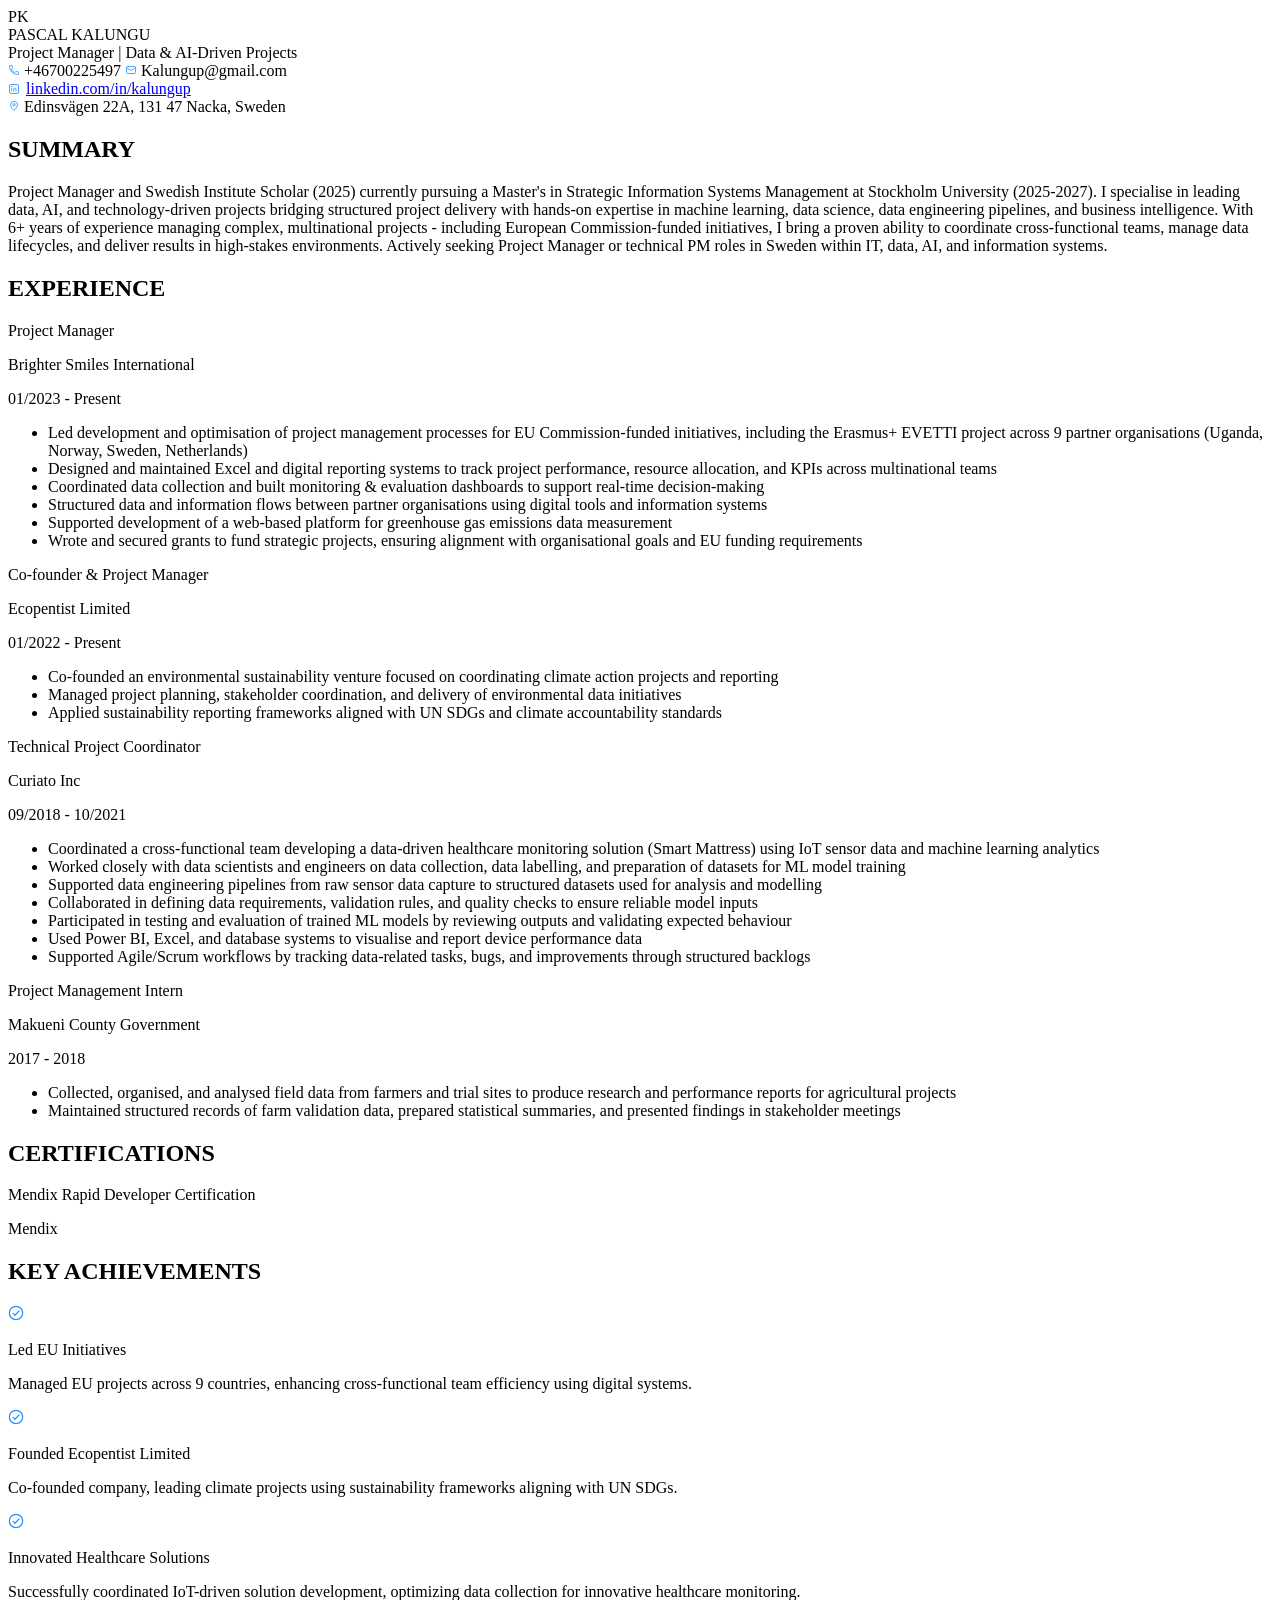
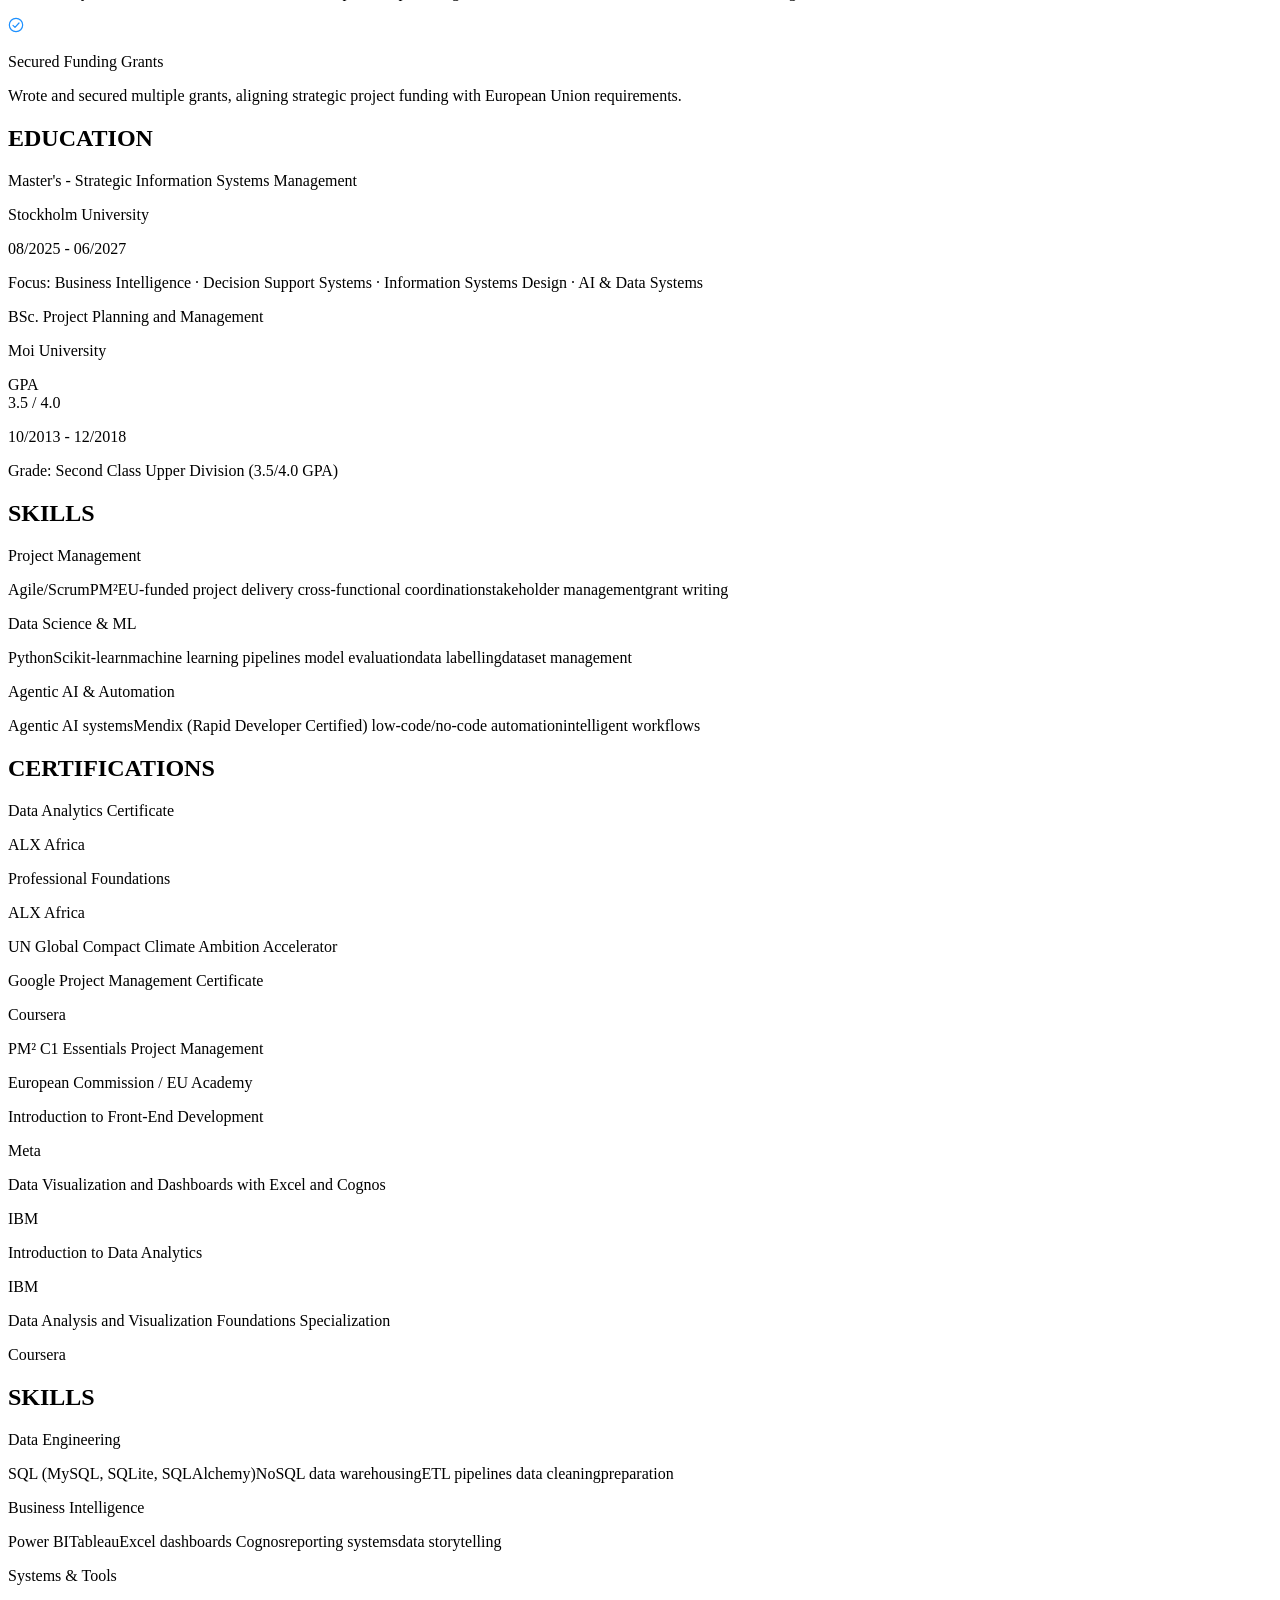
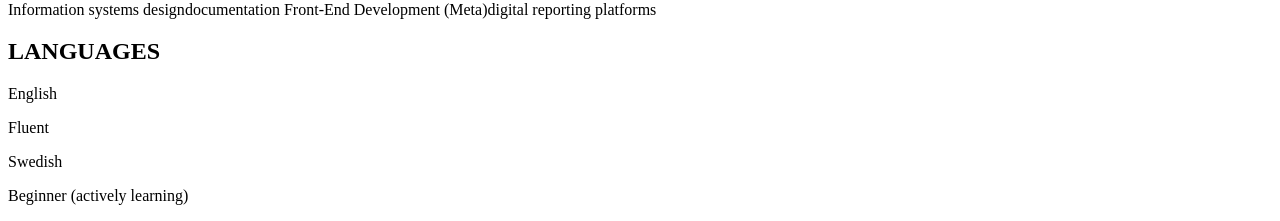
==== resume.html @ 15ca4fd7 "resume" ====
<!DOCTYPE html>
<html lang="en">
<head>
<meta charset="UTF-8">
<meta name="viewport" content="width=device-width, initial-scale=1.0">
<title>Pascal Kalungu — Resume</title>
<link rel="stylesheet" href="resume.css">
</head>
<body>

<!-- ============ PAGE 1 ============ -->
<div class="page" id="page1">

  <div class="header">
    <div class="monogram">PK</div>
    <div class="name">PASCAL KALUNGU</div>
    <div class="tagline">Project Manager | Data &amp; AI-Driven Projects</div>

    <div class="contact-row">
      <span class="contact-item">
        <svg width="12" height="12" viewBox="0 0 24 24" fill="none"><path d="M6.6 10.8c1.4 2.8 3.8 5.1 6.6 6.6l2.2-2.2c.3-.3.7-.4 1-.2 1.1.4 2.3.6 3.6.6.6 0 1 .4 1 1V20c0 .6-.4 1-1 1C10.6 21 3 13.4 3 4c0-.6.4-1 1-1h3.5c.6 0 1 .4 1 1 0 1.2.2 2.4.6 3.6.1.4 0 .8-.3 1.1L6.6 10.8z" stroke="#1d90ff" stroke-width="1.6"/></svg>
        +46700225497
      </span>
      <span class="contact-item">
        <svg width="12" height="12" viewBox="0 0 24 24" fill="none"><rect x="3" y="5" width="18" height="14" rx="2" stroke="#1d90ff" stroke-width="1.6"/><path d="M3 7l9 6 9-6" stroke="#1d90ff" stroke-width="1.6"/></svg>
        Kalungup@gmail.com
      </span>
      <span class="contact-item">
        <a href="https://linkedin.com/in/kalungup" target="_blank" rel="noopener" style="display:flex;align-items:center;gap:6px;">
          <svg width="12" height="12" viewBox="0 0 24 24" fill="none"><rect x="3" y="3" width="18" height="18" rx="3" stroke="#1d90ff" stroke-width="1.6"/><line x1="7.5" y1="10" x2="7.5" y2="17" stroke="#1d90ff" stroke-width="1.6"/><circle cx="7.5" cy="6.8" r="1.1" fill="#1d90ff"/><path d="M11.5 17v-4.5c0-1.4 1-2.3 2.3-2.3 1.3 0 2.2 1 2.2 2.4V17" stroke="#1d90ff" stroke-width="1.6"/></svg>
          linkedin.com/in/kalungup
        </a>
      </span>
      <span class="contact-item">
        <svg width="12" height="12" viewBox="0 0 24 24" fill="none"><path d="M12 21s7-6.1 7-11.3A7 7 0 0 0 5 9.7C5 14.9 12 21 12 21z" stroke="#1d90ff" stroke-width="1.6"/><circle cx="12" cy="9.5" r="2.3" stroke="#1d90ff" stroke-width="1.6"/></svg>
        Edinsvägen 22A, 131 47 Nacka, Sweden
      </span>
    </div>
  </div>

  <div class="columns">
    <!-- LEFT COLUMN -->
    <div class="col-left">

      <section>
        <h2 class="section-title">SUMMARY</h2>
        <p class="body-text">Project Manager and Swedish Institute Scholar (2025) currently pursuing a Master's in Strategic Information Systems Management at Stockholm University (2025-2027). I specialise in leading data, AI, and technology-driven projects bridging structured project delivery with hands-on expertise in machine learning, data science, data engineering pipelines, and business intelligence. With 6+ years of experience managing complex, multinational projects - including European Commission-funded initiatives, I bring a proven ability to coordinate cross-functional teams, manage data lifecycles, and deliver results in high-stakes environments. Actively seeking Project Manager or technical PM roles in Sweden within IT, data, AI, and information systems.</p>
      </section>

      <section>
        <h2 class="section-title">EXPERIENCE</h2>

        <div class="job">
          <p class="job-title">Project Manager</p>
          <p class="job-company">Brighter Smiles International</p>
          <p class="job-dates">01/2023 - Present</p>
          <ul class="bullets">
            <li>Led development and optimisation of project management processes for EU Commission-funded initiatives, including the Erasmus+ EVETTI project across 9 partner organisations (Uganda, Norway, Sweden, Netherlands)</li>
            <li>Designed and maintained Excel and digital reporting systems to track project performance, resource allocation, and KPIs across multinational teams</li>
            <li>Coordinated data collection and built monitoring &amp; evaluation dashboards to support real-time decision-making</li>
            <li>Structured data and information flows between partner organisations using digital tools and information systems</li>
            <li>Supported development of a web-based platform for greenhouse gas emissions data measurement</li>
            <li>Wrote and secured grants to fund strategic projects, ensuring alignment with organisational goals and EU funding requirements</li>
          </ul>
        </div>

        <div class="job">
          <p class="job-title">Co-founder &amp; Project Manager</p>
          <p class="job-company">Ecopentist Limited</p>
          <p class="job-dates">01/2022 - Present</p>
          <ul class="bullets">
            <li>Co-founded an environmental sustainability venture focused on coordinating climate action projects and reporting</li>
            <li>Managed project planning, stakeholder coordination, and delivery of environmental data initiatives</li>
            <li>Applied sustainability reporting frameworks aligned with UN SDGs and climate accountability standards</li>
          </ul>
        </div>

        <div class="job">
          <p class="job-title">Technical Project Coordinator</p>
          <p class="job-company">Curiato Inc</p>
          <p class="job-dates">09/2018 - 10/2021</p>
          <ul class="bullets">
            <li>Coordinated a cross-functional team developing a data-driven healthcare monitoring solution (Smart Mattress) using IoT sensor data and machine learning analytics</li>
            <li>Worked closely with data scientists and engineers on data collection, data labelling, and preparation of datasets for ML model training</li>
            <li>Supported data engineering pipelines from raw sensor data capture to structured datasets used for analysis and modelling</li>
            <li>Collaborated in defining data requirements, validation rules, and quality checks to ensure reliable model inputs</li>
            <li>Participated in testing and evaluation of trained ML models by reviewing outputs and validating expected behaviour</li>
            <li>Used Power BI, Excel, and database systems to visualise and report device performance data</li>
            <li>Supported Agile/Scrum workflows by tracking data-related tasks, bugs, and improvements through structured backlogs</li>
          </ul>
        </div>

        <div class="job">
          <p class="job-title">Project Management Intern</p>
          <p class="job-company">Makueni County Government</p>
          <p class="job-dates">2017 - 2018</p>
          <ul class="bullets">
            <li>Collected, organised, and analysed field data from farmers and trial sites to produce research and performance reports for agricultural projects</li>
            <li>Maintained structured records of farm validation data, prepared statistical summaries, and presented findings in stakeholder meetings</li>
          </ul>
        </div>
      </section>

      <section>
        <h2 class="section-title">CERTIFICATIONS</h2>
        <div class="cert-item">
          <p class="cert-name">Mendix Rapid Developer Certification</p>
          <p class="cert-issuer">Mendix</p>
        </div>
      </section>

    </div>

    <!-- RIGHT COLUMN -->
    <div class="col-right">

      <section>
        <h2 class="section-title">KEY ACHIEVEMENTS</h2>

        <div class="achievement">
          <span class="icon">
            <svg width="16" height="16" viewBox="0 0 24 24" fill="none"><circle cx="12" cy="12" r="10" stroke="#1d90ff" stroke-width="1.8"/><path d="M7.5 12.5l3 3 6-6.5" stroke="#1d90ff" stroke-width="1.8" stroke-linecap="round" stroke-linejoin="round"/></svg>
          </span>
          <div>
            <p class="achievement-title">Led EU Initiatives</p>
            <p class="achievement-desc">Managed EU projects across 9 countries, enhancing cross-functional team efficiency using digital systems.</p>
          </div>
        </div>

        <div class="achievement">
          <span class="icon">
            <svg width="16" height="16" viewBox="0 0 24 24" fill="none"><circle cx="12" cy="12" r="10" stroke="#1d90ff" stroke-width="1.8"/><path d="M7.5 12.5l3 3 6-6.5" stroke="#1d90ff" stroke-width="1.8" stroke-linecap="round" stroke-linejoin="round"/></svg>
          </span>
          <div>
            <p class="achievement-title">Founded Ecopentist Limited</p>
            <p class="achievement-desc">Co-founded company, leading climate projects using sustainability frameworks aligning with UN SDGs.</p>
          </div>
        </div>

        <div class="achievement">
          <span class="icon">
            <svg width="16" height="16" viewBox="0 0 24 24" fill="none"><circle cx="12" cy="12" r="10" stroke="#1d90ff" stroke-width="1.8"/><path d="M7.5 12.5l3 3 6-6.5" stroke="#1d90ff" stroke-width="1.8" stroke-linecap="round" stroke-linejoin="round"/></svg>
          </span>
          <div>
            <p class="achievement-title">Innovated Healthcare Solutions</p>
            <p class="achievement-desc">Successfully coordinated IoT-driven solution development, optimizing data collection for innovative healthcare monitoring.</p>
          </div>
        </div>

        <div class="achievement">
          <span class="icon">
            <svg width="16" height="16" viewBox="0 0 24 24" fill="none"><circle cx="12" cy="12" r="10" stroke="#1d90ff" stroke-width="1.8"/><path d="M7.5 12.5l3 3 6-6.5" stroke="#1d90ff" stroke-width="1.8" stroke-linecap="round" stroke-linejoin="round"/></svg>
          </span>
          <div>
            <p class="achievement-title">Secured Funding Grants</p>
            <p class="achievement-desc">Wrote and secured multiple grants, aligning strategic project funding with European Union requirements.</p>
          </div>
        </div>
      </section>

      <section>
        <h2 class="section-title">EDUCATION</h2>

        <p class="edu-degree">Master's - Strategic Information Systems Management</p>
        <p class="edu-school">Stockholm University</p>
        <p class="edu-dates">08/2025 - 06/2027</p>
        <p class="body-text">Focus: Business Intelligence · Decision Support Systems · Information Systems Design · AI &amp; Data Systems</p>

        <div style="margin-top:16px;">
          <p class="edu-degree">BSc. Project Planning and Management</p>
          <div class="edu-row">
            <p class="edu-school">Moi University</p>
            <div class="gpa-badge">GPA<br><span class="num">3.5</span> / 4.0</div>
          </div>
          <p class="edu-dates">10/2013 - 12/2018</p>
          <p class="body-text">Grade: Second Class Upper Division (3.5/4.0 GPA)</p>
        </div>
      </section>

      <section>
        <h2 class="section-title">SKILLS</h2>

        <p class="skill-category">Project Management</p>
        <div class="skill-tags">
          <span>Agile/Scrum</span><span>PM²</span><span>EU-funded project delivery</span>
          <span>cross-functional coordination</span><span>stakeholder management</span><span>grant writing</span>
        </div>

        <p class="skill-category">Data Science &amp; ML</p>
        <div class="skill-tags">
          <span>Python</span><span>Scikit-learn</span><span>machine learning pipelines</span>
          <span>model evaluation</span><span>data labelling</span><span>dataset management</span>
        </div>

        <p class="skill-category">Agentic AI &amp; Automation</p>
        <div class="skill-tags">
          <span>Agentic AI systems</span><span>Mendix (Rapid Developer Certified)</span>
          <span>low-code/no-code automation</span><span>intelligent workflows</span>
        </div>
      </section>

    </div>
  </div>
</div>

<!-- ============ PAGE 2 ============ -->
<div class="page" id="page2">
  <div class="columns">
    <!-- LEFT COLUMN -->
    <div class="col-left">
      <section>
        <h2 class="section-title">CERTIFICATIONS</h2>

        <div class="cert-item">
          <p class="cert-name">Data Analytics Certificate</p>
          <p class="cert-issuer">ALX Africa</p>
        </div>
        <div class="cert-item">
          <p class="cert-name">Professional Foundations</p>
          <p class="cert-issuer">ALX Africa</p>
        </div>
        <div class="cert-item">
          <p class="cert-name">UN Global Compact Climate Ambition Accelerator</p>
        </div>
        <div class="cert-item">
          <p class="cert-name">Google Project Management Certificate</p>
          <p class="cert-issuer">Coursera</p>
        </div>
        <div class="cert-item">
          <p class="cert-name">PM² C1 Essentials Project Management</p>
          <p class="cert-issuer">European Commission / EU Academy</p>
        </div>
        <div class="cert-item">
          <p class="cert-name">Introduction to Front-End Development</p>
          <p class="cert-issuer">Meta</p>
        </div>
        <div class="cert-item">
          <p class="cert-name">Data Visualization and Dashboards with Excel and Cognos</p>
          <p class="cert-issuer">IBM</p>
        </div>
        <div class="cert-item">
          <p class="cert-name">Introduction to Data Analytics</p>
          <p class="cert-issuer">IBM</p>
        </div>
        <div class="cert-item">
          <p class="cert-name">Data Analysis and Visualization Foundations Specialization</p>
          <p class="cert-issuer">Coursera</p>
        </div>
      </section>
    </div>

    <!-- RIGHT COLUMN -->
    <div class="col-right">
      <section>
        <h2 class="section-title">SKILLS</h2>

        <p class="skill-category">Data Engineering</p>
        <div class="skill-tags">
          <span>SQL (MySQL, SQLite, SQLAlchemy)</span><span>NoSQL</span>
          <span>data warehousing</span><span>ETL pipelines</span>
          <span>data cleaning</span><span>preparation</span>
        </div>

        <p class="skill-category">Business Intelligence</p>
        <div class="skill-tags">
          <span>Power BI</span><span>Tableau</span><span>Excel dashboards</span>
          <span>Cognos</span><span>reporting systems</span><span>data storytelling</span>
        </div>

        <p class="skill-category">Systems &amp; Tools</p>
        <div class="skill-tags">
          <span>Information systems design</span><span>documentation</span>
          <span>Front-End Development (Meta)</span><span>digital reporting platforms</span>
        </div>
      </section>

      <section>
        <h2 class="section-title">LANGUAGES</h2>
        <div class="lang-item">
          <p class="lang-name">English</p>
          <p class="lang-level">Fluent</p>
        </div>
        <div class="lang-item">
          <p class="lang-name">Swedish</p>
          <p class="lang-level">Beginner (actively learning)</p>
        </div>
      </section>
    </div>
  </div>
</div>

</body>
</html>
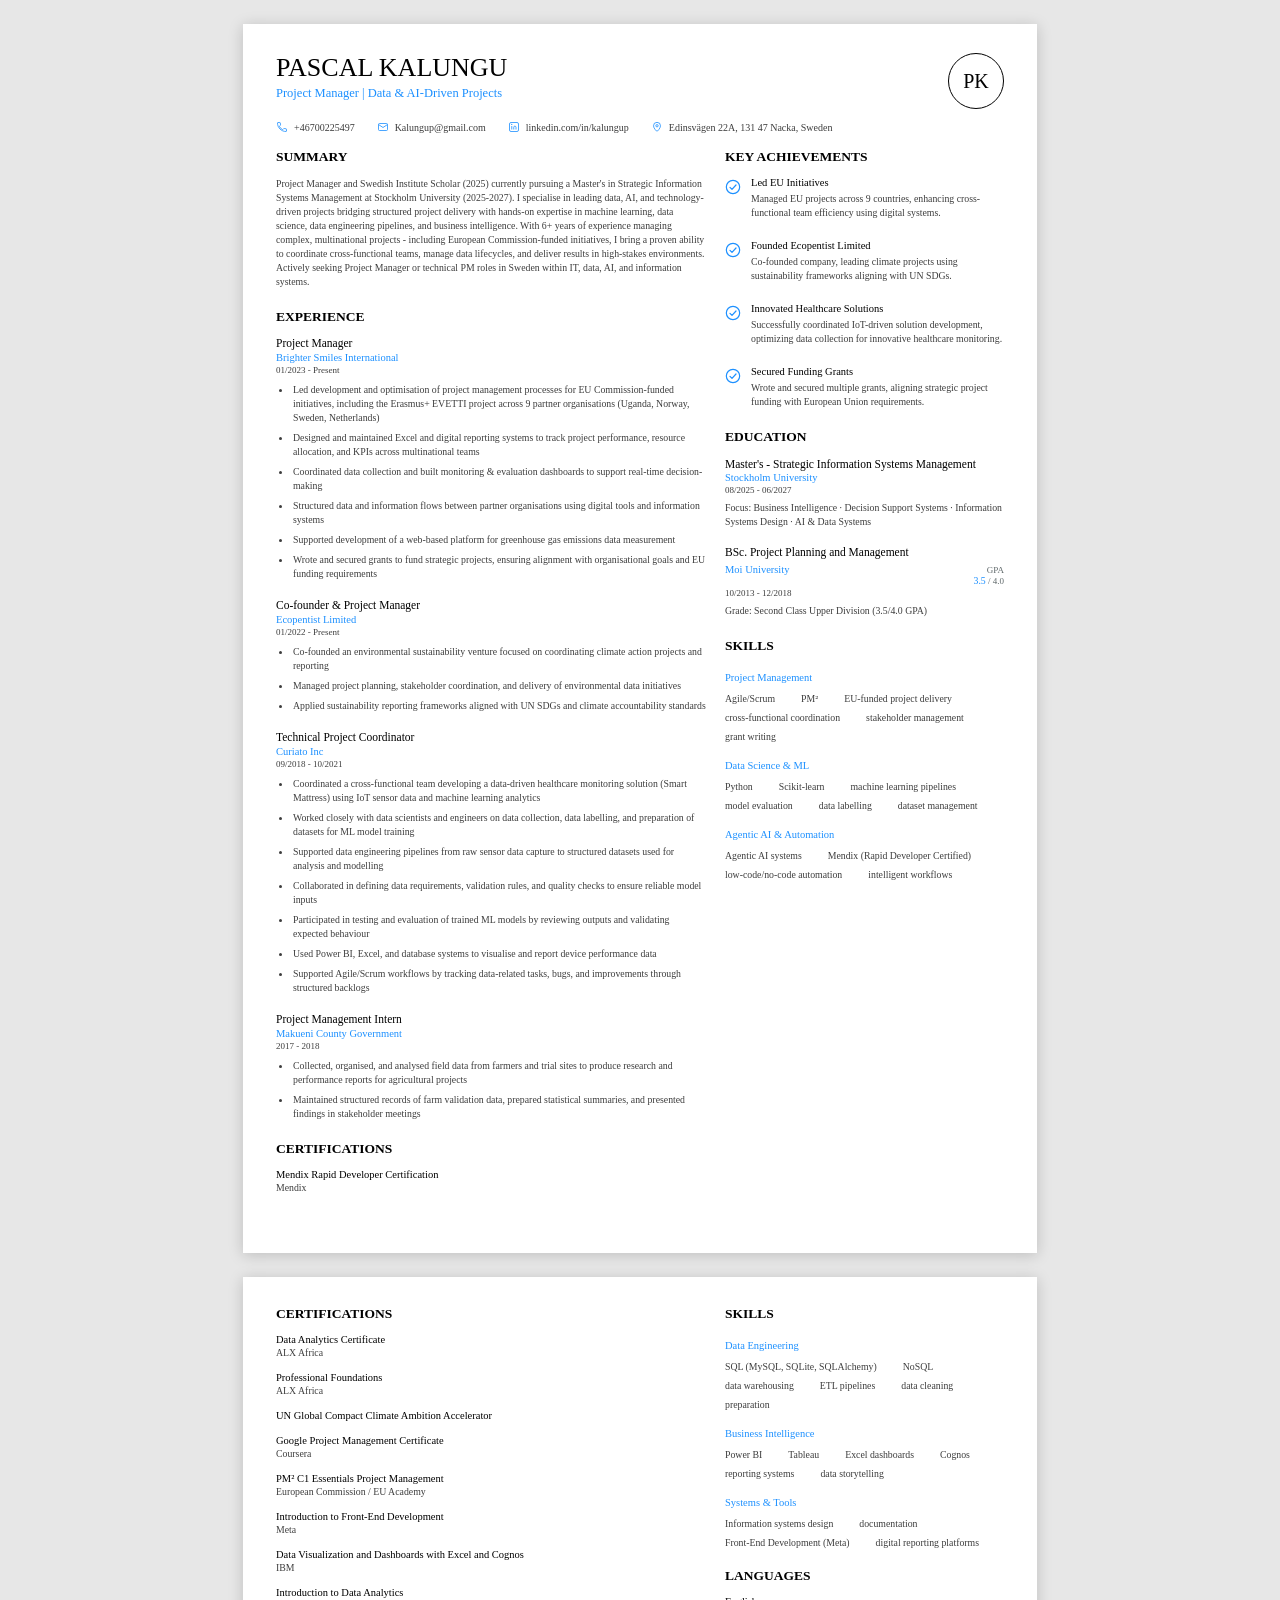
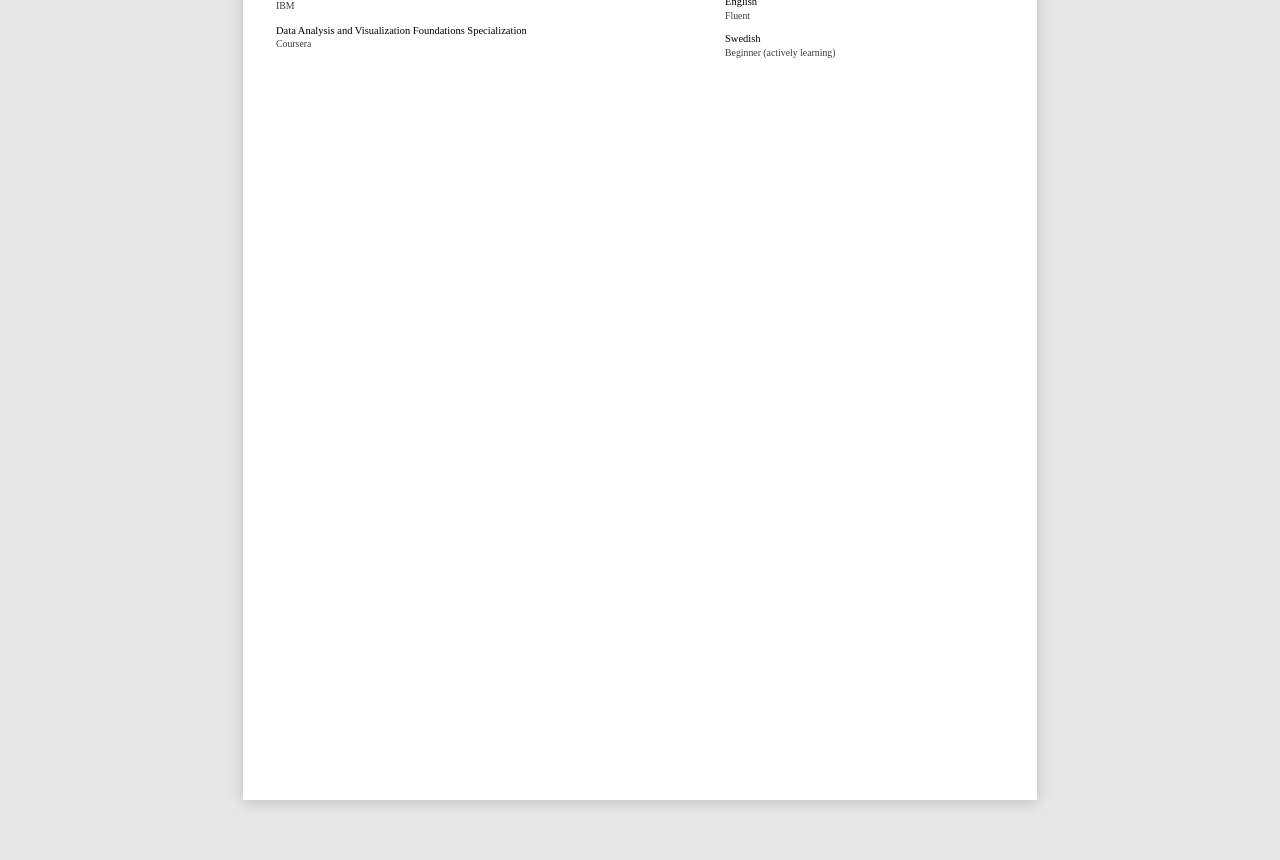
==== commit e7c9fef3: "resume css" ====
--- a/resume.html
+++ b/resume.html
@@ -4,7 +4,7 @@
 <meta charset="UTF-8">
 <meta name="viewport" content="width=device-width, initial-scale=1.0">
 <title>Pascal Kalungu — Resume</title>
-<link rel="stylesheet" href="resume.css">
+<link rel="stylesheet" href="assets/css/resume.css">
 </head>
 <body>
 
--- a/assets/css/resume.css
+++ b/assets/css/resume.css
@@ -0,0 +1,128 @@
+/* Fonts extracted directly from the source PDF (Inter + Rubik, subsetted) */
+@font-face{ font-family:'Inter-Medium'; src:url('fonts/Inter-Medium.ttf') format('truetype'); }
+@font-face{ font-family:'Inter-Regular'; src:url('fonts/Inter-Regular.ttf') format('truetype'); }
+@font-face{ font-family:'Inter-Bold'; src:url('fonts/Inter-Bold.ttf') format('truetype'); }
+@font-face{ font-family:'Rubik-Medium'; src:url('fonts/Rubik-Medium.ttf') format('truetype'); }
+@font-face{ font-family:'Rubik-Bold'; src:url('fonts/Rubik-Bold.ttf') format('truetype'); }
+
+:root{
+  --ink:#000000;
+  --body:#3d3d3d;
+  --body-light:#60696b;
+  --accent:#1d90ff;
+  --page-w:794px;
+  --margin:33px;
+}
+
+*{ box-sizing:border-box; }
+
+body{
+  margin:0;
+  background:#e7e7e7;
+  font-family:'Inter-Regular', sans-serif;
+  display:flex;
+  flex-direction:column;
+  align-items:center;
+  gap:24px;
+  padding:24px 0 60px;
+}
+
+.page{
+  position:relative;
+  width:var(--page-w);
+  min-height:1123px;
+  background:#ffffff;
+  box-shadow:0 2px 14px rgba(0,0,0,0.18);
+  padding:29px var(--margin) 40px;
+}
+
+/* ---------- header (page 1 only) ---------- */
+.header{ position:relative; margin-bottom:16px; }
+.name{ font-family:'Rubik-Medium'; font-size:26px; color:var(--ink); }
+.tagline{ font-family:'Rubik-Medium'; font-size:12.5px; color:var(--accent); margin-top:3px; }
+
+.contact-row{
+  display:flex; flex-wrap:wrap; gap:22px;
+  margin-top:20px;
+  font-family:'Inter-Bold'; font-size:10px; color:var(--body);
+}
+.contact-row a{ color:var(--body); text-decoration:none; }
+.contact-item{ display:flex; align-items:center; gap:6px; }
+.contact-item svg{ flex-shrink:0; }
+
+.monogram{
+  position:absolute; top:0; right:0;
+  width:56px; height:56px; border-radius:50%;
+  border:1.5px solid var(--ink);
+  display:flex; align-items:center; justify-content:center;
+  font-family:'Inter-Medium'; font-size:20px; color:var(--ink);
+}
+
+/* ---------- two-column layout ---------- */
+.columns{ display:grid; grid-template-columns:430px 1fr; column-gap:19px; }
+.col-right{ padding-left:0; }
+
+section{ margin-bottom:20px; }
+h2.section-title{
+  font-family:'Rubik-Medium'; font-size:13.5px; color:var(--ink);
+  margin:0 0 12px;
+}
+
+/* ---------- experience / education blocks ---------- */
+.job{ margin-bottom:18px; }
+.job:last-child{ margin-bottom:0; }
+.job-title{ font-family:'Rubik-Medium'; font-size:11.5px; color:var(--ink); margin:0; }
+.job-company{ font-family:'Inter-Bold'; font-size:10.5px; color:var(--accent); margin:3px 0 0; }
+.job-dates{ font-family:'Inter-Regular'; font-size:9px; color:var(--body); margin:2px 0 8px; }
+
+ul.bullets{ margin:0; padding-left:15px; }
+ul.bullets li{
+  font-family:'Inter-Regular'; font-size:9.8px; line-height:14px; color:var(--body);
+  margin-bottom:6px; padding-left:2px;
+}
+ul.bullets li::marker{ color:var(--body); font-size:9px; }
+ul.bullets li:last-child{ margin-bottom:0; }
+
+p.body-text{ font-family:'Inter-Regular'; font-size:9.8px; line-height:14px; color:var(--body); margin:0; }
+
+.cert-item{ margin-bottom:14px; }
+.cert-item:last-child{ margin-bottom:0; }
+.cert-name{ font-family:'Inter-Bold'; font-size:10.5px; color:var(--ink); margin:0; }
+.cert-issuer{ font-family:'Inter-Regular'; font-size:9.8px; color:var(--body); margin:2px 0 0; }
+
+/* ---------- key achievements ---------- */
+.achievement{ display:flex; gap:10px; margin-bottom:20px; }
+.achievement:last-child{ margin-bottom:0; }
+.achievement .icon{ flex-shrink:0; margin-top:2px; }
+.achievement-title{ font-family:'Inter-Bold'; font-size:10.5px; color:var(--ink); margin:0; }
+.achievement-desc{ font-family:'Inter-Regular'; font-size:9.8px; line-height:14px; color:var(--body); margin:4px 0 0; }
+
+/* ---------- education ---------- */
+.edu-degree{ font-family:'Rubik-Medium'; font-size:11.5px; color:var(--ink); line-height:14.5px; margin:0; }
+.edu-row{ display:flex; justify-content:space-between; align-items:baseline; margin-top:5px; }
+.edu-school{ font-family:'Inter-Bold'; font-size:10.5px; color:var(--accent); margin:0; }
+.gpa-badge{ font-family:'Inter-Regular'; font-size:9px; color:var(--body-light); text-align:right; white-space:nowrap; }
+.gpa-badge .num{ font-family:'Inter-Bold'; font-size:9.8px; color:var(--accent); }
+.edu-dates{ font-family:'Inter-Regular'; font-size:9px; color:var(--body); margin:2px 0 6px; }
+
+/* ---------- skills ---------- */
+.skill-category{ font-family:'Rubik-Bold'; font-size:10.5px; color:var(--accent); margin:0 0 10px; }
+.skill-category:not(:first-child){ margin-top:18px; }
+.skill-tags{ display:flex; flex-wrap:wrap; gap:8px 26px; }
+.skill-tags span{ font-family:'Inter-Bold'; font-size:9.8px; color:var(--body); }
+
+/* ---------- languages ---------- */
+.lang-item{ margin-bottom:12px; }
+.lang-name{ font-family:'Inter-Bold'; font-size:10.5px; color:var(--ink); margin:0; }
+.lang-level{ font-family:'Inter-Regular'; font-size:9.8px; color:var(--body); margin:3px 0 0; }
+
+@media print{
+  body{ background:#fff; gap:0; padding:0; }
+  .page{ box-shadow:none; margin:0; }
+}
+
+@media (max-width:850px){
+  body{ padding:0; }
+  .page{ width:100%; min-height:0; box-shadow:none; }
+  .columns{ grid-template-columns:1fr; }
+}
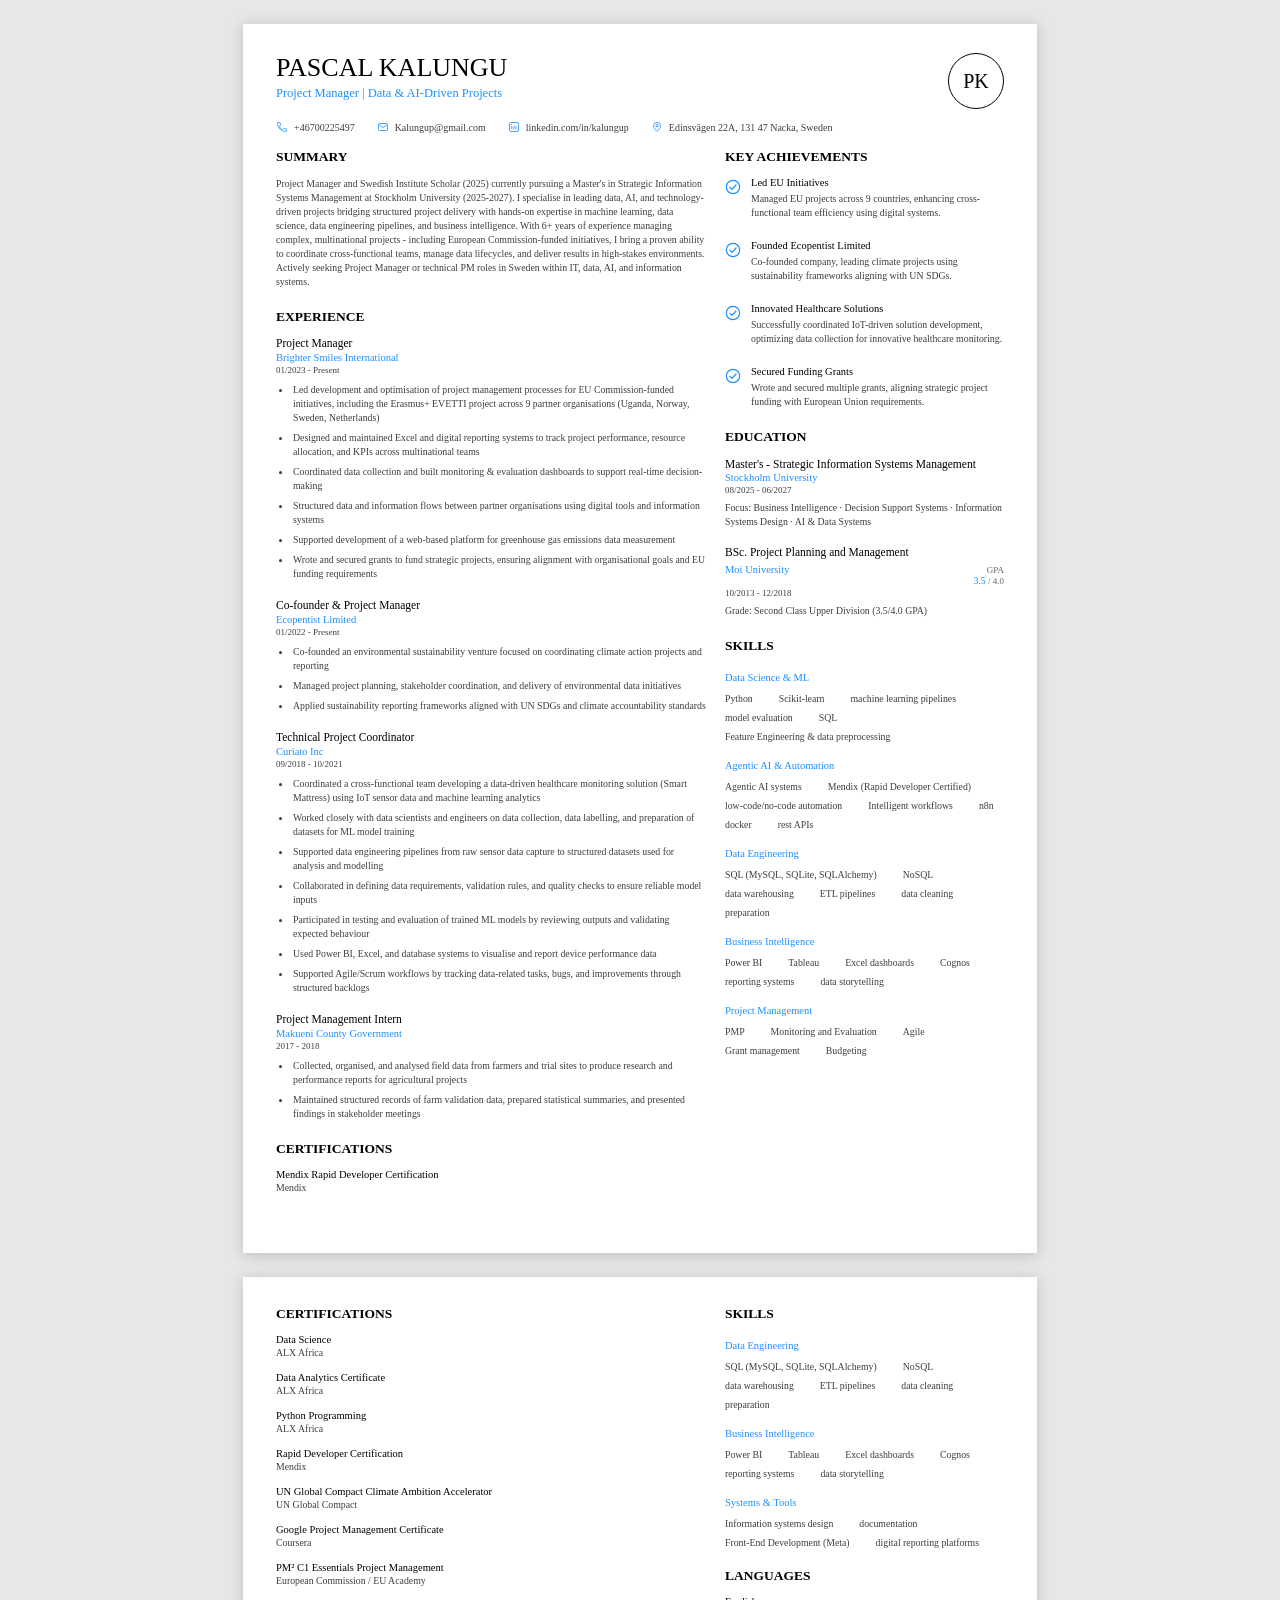
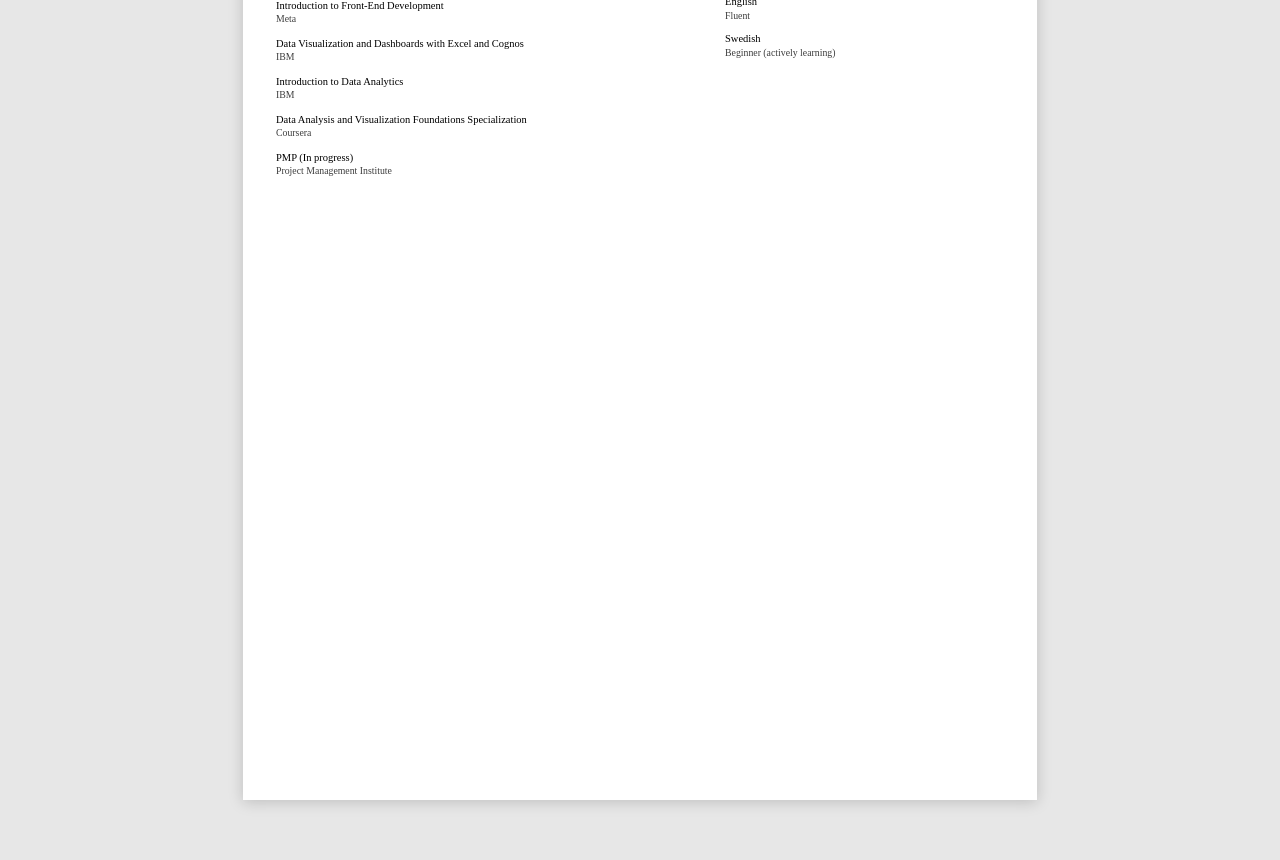
==== commit 47ec12c4: "Update resume.html" ====
--- a/resume.html
+++ b/resume.html
@@ -180,25 +180,56 @@
       <section>
         <h2 class="section-title">SKILLS</h2>
 
+        <p class="skill-category">Data Science &amp; ML</p>
+        <div class="skill-tags">
+          <span>Python</span>
+          <span>Scikit-learn</span>
+          <span>machine learning pipelines</span>
+          <span>model evaluation</span>
+          <span>SQL</span>
+          <span>Feature Engineering &amp; data preprocessing</span>
+        </div>
+
+        <p class="skill-category">Agentic AI &amp; Automation</p>
+        <div class="skill-tags">
+          <span>Agentic AI systems</span>
+          <span>Mendix (Rapid Developer Certified)</span>
+          <span>low-code/no-code automation</span>
+          <span>Intelligent workflows</span>
+          <span>n8n</span>
+          <span>docker</span>
+          <span>rest APIs</span>
+        </div>
+
+        <p class="skill-category">Data Engineering</p>
+        <div class="skill-tags">
+          <span>SQL (MySQL, SQLite, SQLAlchemy)</span>
+          <span>NoSQL</span>
+          <span>data warehousing</span>
+          <span>ETL pipelines</span>
+          <span>data cleaning</span>
+          <span>preparation</span>
+        </div>
+
+        <p class="skill-category">Business Intelligence</p>
+        <div class="skill-tags">
+          <span>Power BI</span>
+          <span>Tableau</span>
+          <span>Excel dashboards</span>
+          <span>Cognos</span>
+          <span>reporting systems</span>
+          <span>data storytelling</span>
+        </div>
+
         <p class="skill-category">Project Management</p>
         <div class="skill-tags">
-          <span>Agile/Scrum</span><span>PM²</span><span>EU-funded project delivery</span>
-          <span>cross-functional coordination</span><span>stakeholder management</span><span>grant writing</span>
-        </div>
-
-        <p class="skill-category">Data Science &amp; ML</p>
-        <div class="skill-tags">
-          <span>Python</span><span>Scikit-learn</span><span>machine learning pipelines</span>
-          <span>model evaluation</span><span>data labelling</span><span>dataset management</span>
-        </div>
-
-        <p class="skill-category">Agentic AI &amp; Automation</p>
-        <div class="skill-tags">
-          <span>Agentic AI systems</span><span>Mendix (Rapid Developer Certified)</span>
-          <span>low-code/no-code automation</span><span>intelligent workflows</span>
-        </div>
-      </section>
-
+          <span>PMP</span>
+          <span>Monitoring and Evaluation</span>
+          <span>Agile</span>
+          <span>Grant management</span>
+          <span>Budgeting</span>
+        </div>
+      </section>
     </div>
   </div>
 </div>
@@ -212,39 +243,63 @@
         <h2 class="section-title">CERTIFICATIONS</h2>
 
         <div class="cert-item">
+          <p class="cert-name">Data Science</p>
+          <p class="cert-issuer">ALX Africa</p>
+        </div>
+
+        <div class="cert-item">
           <p class="cert-name">Data Analytics Certificate</p>
           <p class="cert-issuer">ALX Africa</p>
         </div>
-        <div class="cert-item">
-          <p class="cert-name">Professional Foundations</p>
+
+        <div class="cert-item">
+          <p class="cert-name">Python Programming</p>
           <p class="cert-issuer">ALX Africa</p>
         </div>
+
+        <div class="cert-item">
+          <p class="cert-name">Rapid Developer Certification</p>
+          <p class="cert-issuer">Mendix</p>
+        </div>
+
         <div class="cert-item">
           <p class="cert-name">UN Global Compact Climate Ambition Accelerator</p>
-        </div>
+          <p class="cert-issuer">UN Global Compact</p>
+        </div>
+
         <div class="cert-item">
           <p class="cert-name">Google Project Management Certificate</p>
           <p class="cert-issuer">Coursera</p>
         </div>
+
         <div class="cert-item">
           <p class="cert-name">PM² C1 Essentials Project Management</p>
           <p class="cert-issuer">European Commission / EU Academy</p>
         </div>
+
         <div class="cert-item">
           <p class="cert-name">Introduction to Front-End Development</p>
           <p class="cert-issuer">Meta</p>
         </div>
+
         <div class="cert-item">
           <p class="cert-name">Data Visualization and Dashboards with Excel and Cognos</p>
           <p class="cert-issuer">IBM</p>
         </div>
+
         <div class="cert-item">
           <p class="cert-name">Introduction to Data Analytics</p>
           <p class="cert-issuer">IBM</p>
         </div>
+
         <div class="cert-item">
           <p class="cert-name">Data Analysis and Visualization Foundations Specialization</p>
           <p class="cert-issuer">Coursera</p>
+        </div>
+
+        <div class="cert-item">
+          <p class="cert-name">PMP (In progress)</p>
+          <p class="cert-issuer">Project Management Institute</p>
         </div>
       </section>
     </div>
